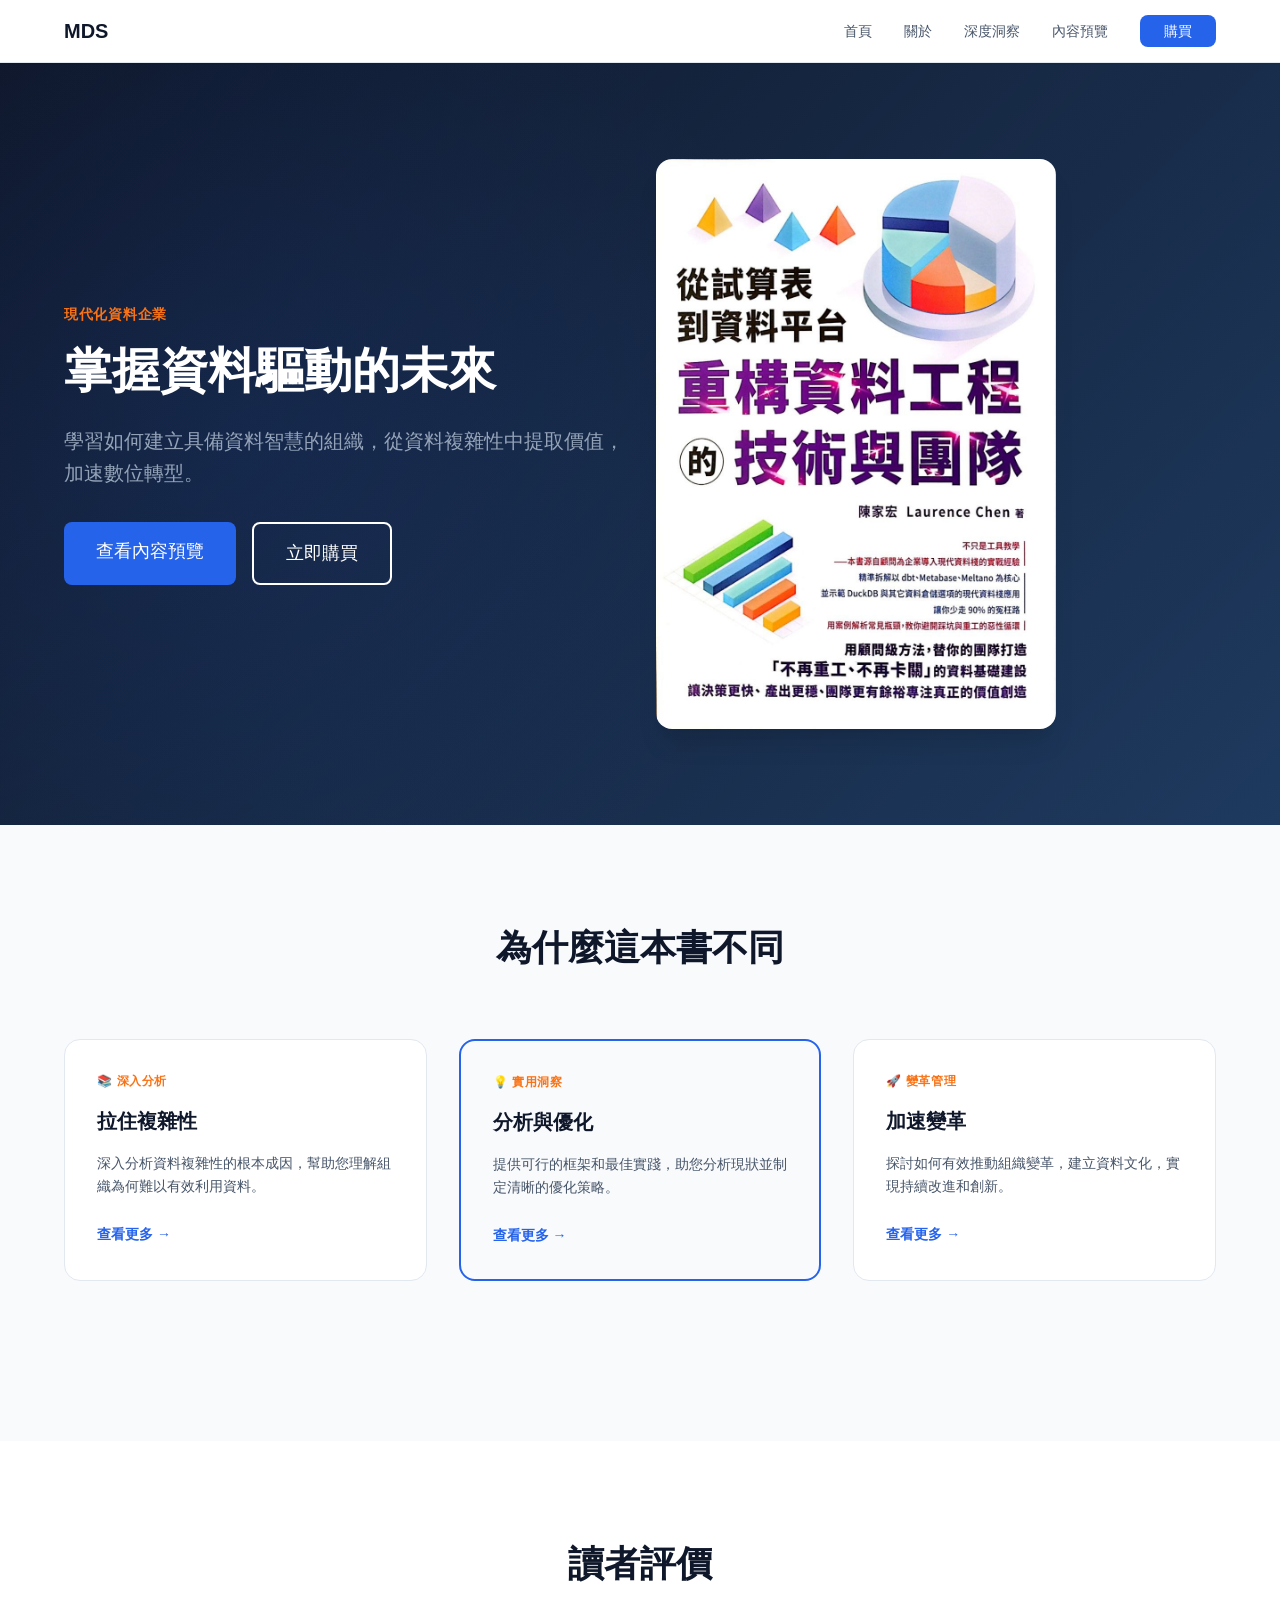
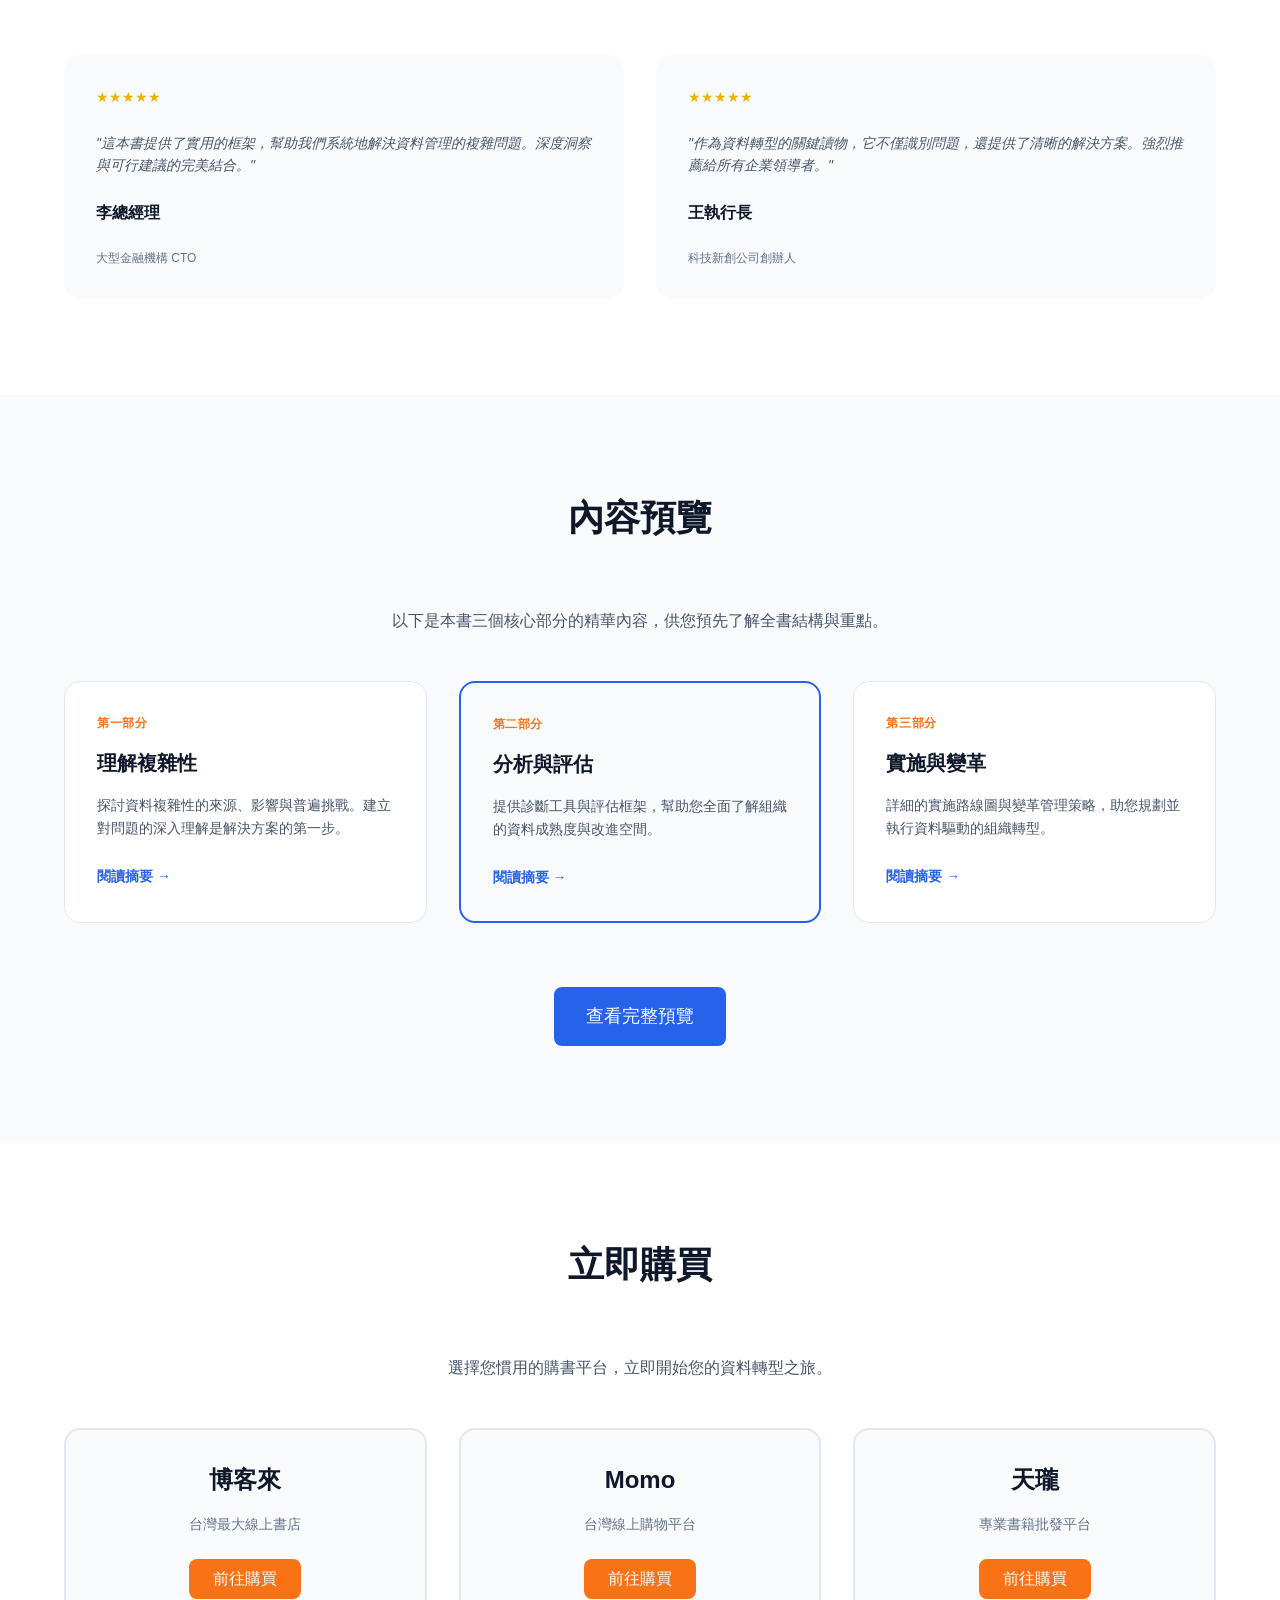
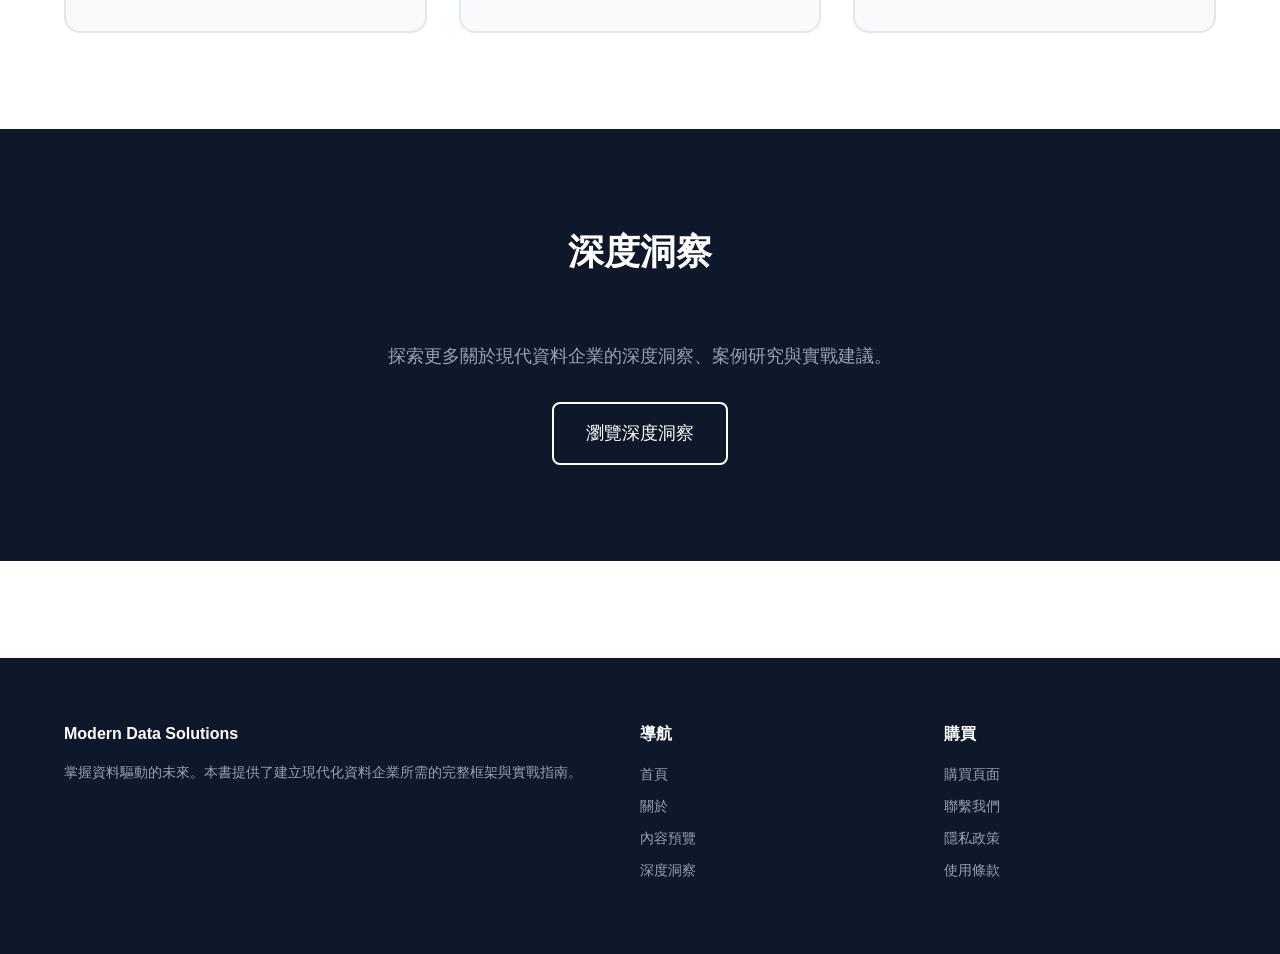
==== resources/index.html @ 8897d572 "chore: initial commit with clean git history - Remove source documents (*.docx, digest/, eng.trained" ====
<!DOCTYPE html>
<html lang="zh-Hant">
<head>
  <meta charset="UTF-8">
  <meta name="viewport" content="width=device-width, initial-scale=1.0">
  <meta name="description" content="Modern Data Solutions - Mastering the Data-Driven Enterprise">
  <title>現代化資料解決方案 | Modern Data Solutions</title>
  <link rel="stylesheet" href="css/style.css">
  <link rel="icon" href="images/favicon/favicon.ico" type="image/x-icon">
</head>
<body>
  <!-- Navigation -->
  <nav class="nav">
    <div class="nav-inner">
      <a href="index.html" class="nav-brand">MDS</a>
      <button class="nav-toggle">☰</button>
      <ul class="nav-links">
        <li><a href="index.html" class="nav-link">首頁</a></li>
        <li><a href="about.html" class="nav-link">關於</a></li>
        <li><a href="insights.html" class="nav-link">深度洞察</a></li>
        <li><a href="preview.html" class="nav-link">內容預覽</a></li>
        <li><a href="buy.html" class="nav-link nav-link--cta">購買</a></li>
      </ul>
    </div>
  </nav>

  <!-- Hero Section -->
  <section class="hero">
    <div class="container">
      <div class="hero-inner">
        <div>
          <p class="hero-eyebrow">現代化資料企業</p>
          <h1 class="hero-title">掌握資料驅動的未來</h1>
          <p class="hero-subtitle">學習如何建立具備資料智慧的組織，從資料複雜性中提取價值，加速數位轉型。</p>
          <div class="hero-actions">
            <a href="preview.html" class="btn btn--primary btn--lg">查看內容預覽</a>
            <a href="buy.html" class="btn btn--outline-white btn--lg">立即購買</a>
          </div>
        </div>
        <div>
          <img src="images/cover.jpeg" alt="Modern Data Solutions Book Cover" class="book-cover">
        </div>
      </div>
    </div>
  </section>

  <!-- Why Different Section -->
  <section class="section section--light">
    <div class="container">
      <h2 class="section-title">為什麼這本書不同</h2>
      <div class="card-grid">
        <div class="card">
          <p class="card-label">📚 深入分析</p>
          <h3 class="card-title">拉住複雜性</h3>
          <p class="card-desc">深入分析資料複雜性的根本成因，幫助您理解組織為何難以有效利用資料。</p>
          <a href="preview.html" class="card-link">查看更多 →</a>
        </div>
        <div class="card card--highlight">
          <p class="card-label">💡 實用洞察</p>
          <h3 class="card-title">分析與優化</h3>
          <p class="card-desc">提供可行的框架和最佳實踐，助您分析現狀並制定清晰的優化策略。</p>
          <a href="preview.html" class="card-link">查看更多 →</a>
        </div>
        <div class="card">
          <p class="card-label">🚀 變革管理</p>
          <h3 class="card-title">加速變革</h3>
          <p class="card-desc">探討如何有效推動組織變革，建立資料文化，實現持續改進和創新。</p>
          <a href="preview.html" class="card-link">查看更多 →</a>
        </div>
      </div>
    </div>
  </section>

  <!-- Testimonials Section -->
  <section class="section">
    <div class="container">
      <h2 class="section-title">讀者評價</h2>
      <div class="testimonial-grid">
        <div class="testimonial">
          <div class="testimonial-stars">★★★★★</div>
          <p class="testimonial-text">"這本書提供了實用的框架，幫助我們系統地解決資料管理的複雜問題。深度洞察與可行建議的完美結合。"</p>
          <p class="testimonial-author">李總經理</p>
          <p class="testimonial-role">大型金融機構 CTO</p>
        </div>
        <div class="testimonial">
          <div class="testimonial-stars">★★★★★</div>
          <p class="testimonial-text">"作為資料轉型的關鍵讀物，它不僅識別問題，還提供了清晰的解決方案。強烈推薦給所有企業領導者。"</p>
          <p class="testimonial-author">王執行長</p>
          <p class="testimonial-role">科技新創公司創辦人</p>
        </div>
      </div>
    </div>
  </section>

  <!-- Content Preview Section -->
  <section class="section section--light">
    <div class="container">
      <h2 class="section-title">內容預覽</h2>
      <p style="text-align: center; color: var(--color-text-secondary); margin-bottom: var(--sp-12);">
        以下是本書三個核心部分的精華內容，供您預先了解全書結構與重點。
      </p>
      <div class="card-grid">
        <div class="card">
          <p class="card-label">第一部分</p>
          <h3 class="card-title">理解複雜性</h3>
          <p class="card-desc">探討資料複雜性的來源、影響與普遍挑戰。建立對問題的深入理解是解決方案的第一步。</p>
          <a href="preview.html#digest1" class="card-link">閱讀摘要 →</a>
        </div>
        <div class="card card--highlight">
          <p class="card-label">第二部分</p>
          <h3 class="card-title">分析與評估</h3>
          <p class="card-desc">提供診斷工具與評估框架，幫助您全面了解組織的資料成熟度與改進空間。</p>
          <a href="preview.html#digest2" class="card-link">閱讀摘要 →</a>
        </div>
        <div class="card">
          <p class="card-label">第三部分</p>
          <h3 class="card-title">實施與變革</h3>
          <p class="card-desc">詳細的實施路線圖與變革管理策略，助您規劃並執行資料驅動的組織轉型。</p>
          <a href="preview.html#digest3" class="card-link">閱讀摘要 →</a>
        </div>
      </div>
      <div class="section-cta">
        <a href="preview.html" class="btn btn--primary btn--lg">查看完整預覽</a>
      </div>
    </div>
  </section>

  <!-- Quick Purchase Section -->
  <section class="section">
    <div class="container">
      <h2 class="section-title">立即購買</h2>
      <p style="text-align: center; color: var(--color-text-secondary); margin-bottom: var(--sp-12);">
        選擇您慣用的購書平台，立即開始您的資料轉型之旅。
      </p>
      <div class="purchase-grid">
        <div class="purchase-card">
          <p class="purchase-name">博客來</p>
          <p class="purchase-type">台灣最大線上書店</p>
          <a href="https://www.books.com.tw/" target="_blank" rel="noopener noreferrer" class="btn btn--accent">前往購買</a>
        </div>
        <div class="purchase-card">
          <p class="purchase-name">Momo</p>
          <p class="purchase-type">台灣線上購物平台</p>
          <a href="https://www.momoshop.com.tw/" target="_blank" rel="noopener noreferrer" class="btn btn--accent">前往購買</a>
        </div>
        <div class="purchase-card">
          <p class="purchase-name">天瓏</p>
          <p class="purchase-type">專業書籍批發平台</p>
          <a href="https://www.tenlong.com.tw/" target="_blank" rel="noopener noreferrer" class="btn btn--accent">前往購買</a>
        </div>
      </div>
    </div>
  </section>

  <!-- Insights Teaser Section -->
  <section class="section section--dark">
    <div class="container">
      <h2 class="section-title text-white">深度洞察</h2>
      <p style="text-align: center; color: var(--color-text-muted-light); margin-bottom: var(--sp-8); font-size: var(--text-lg);">
        探索更多關於現代資料企業的深度洞察、案例研究與實戰建議。
      </p>
      <div style="text-align: center;">
        <a href="insights.html" class="btn btn--outline-white btn--lg">瀏覽深度洞察</a>
      </div>
    </div>
  </section>

  <!-- Footer -->
  <footer class="footer">
    <div class="footer-inner">
      <div class="footer-meta">
        <h3>Modern Data Solutions</h3>
        <p>掌握資料驅動的未來。本書提供了建立現代化資料企業所需的完整框架與實戰指南。</p>
      </div>
      <div>
        <h3 style="color: white; font-size: var(--text-base); font-weight: var(--font-weight-bold); margin-bottom: var(--sp-4);">導航</h3>
        <ul class="footer-links">
          <li><a href="index.html">首頁</a></li>
          <li><a href="about.html">關於</a></li>
          <li><a href="preview.html">內容預覽</a></li>
          <li><a href="insights.html">深度洞察</a></li>
        </ul>
      </div>
      <div>
        <h3 style="color: white; font-size: var(--text-base); font-weight: var(--font-weight-bold); margin-bottom: var(--sp-4);">購買</h3>
        <ul class="footer-links">
          <li><a href="buy.html">購買頁面</a></li>
          <li><a href="#" target="_blank">聯繫我們</a></li>
          <li><a href="#" target="_blank">隱私政策</a></li>
          <li><a href="#" target="_blank">使用條款</a></li>
        </ul>
      </div>
    </div>
  </footer>

  <script>
    // Mobile menu toggle
    const navToggle = document.querySelector('.nav-toggle');
    const navLinks = document.querySelector('.nav-links');

    if (navToggle) {
      navToggle.addEventListener('click', () => {
        navLinks.classList.toggle('is-open');
      });

      // Close menu when a link is clicked
      document.querySelectorAll('.nav-links a').forEach(link => {
        link.addEventListener('click', () => {
          navLinks.classList.remove('is-open');
        });
      });
    }

    // Log page load
    console.log('Home page loaded successfully');
  </script>
</body>
</html>
---- resources/css/style.css ----
/* Import Variables */
@import url('variables.css');

/* ============================================================================
   RESET STYLES
   ============================================================================ */

* {
  margin: 0;
  padding: 0;
  box-sizing: border-box;
}

html {
  font-size: 16px;
  scroll-behavior: smooth;
}

body {
  font-family: var(--font-family);
  font-size: var(--text-base);
  line-height: var(--line-height-normal);
  color: var(--color-text);
  background-color: var(--color-background);
  -webkit-font-smoothing: antialiased;
  -moz-osx-font-smoothing: grayscale;
}

img {
  max-width: 100%;
  height: auto;
  display: block;
}

a {
  color: var(--color-primary);
  text-decoration: none;
  transition: color var(--transition-fast);
}

a:hover {
  color: var(--color-dark-secondary);
}

/* ============================================================================
   LAYOUT
   ============================================================================ */

.container {
  width: 100%;
  max-width: var(--max-w);
  margin: 0 auto;
  padding: 0 var(--container-padding);
}

/* ============================================================================
   NAVIGATION
   ============================================================================ */

.nav {
  background-color: var(--color-background);
  border-bottom: 1px solid var(--color-border);
  position: sticky;
  top: 0;
  z-index: var(--z-sticky);
  box-shadow: var(--shadow);
}

.nav-inner {
  display: flex;
  align-items: center;
  justify-content: space-between;
  padding: var(--sp-4) 0;
  max-width: var(--max-w);
  margin: 0 auto;
  padding-left: var(--container-padding);
  padding-right: var(--container-padding);
}

.nav-brand {
  font-size: var(--text-xl);
  font-weight: var(--font-weight-bold);
  color: var(--color-dark);
  transition: color var(--transition-fast);
}

.nav-brand:hover {
  color: var(--color-primary);
}

.nav-links {
  display: flex;
  list-style: none;
  gap: var(--sp-8);
  align-items: center;
}

.nav-link {
  font-size: var(--text-sm);
  color: var(--color-text-secondary);
  font-weight: var(--font-weight-medium);
  transition: color var(--transition-fast);
}

.nav-link:hover {
  color: var(--color-primary);
}

.nav-link--cta {
  background-color: var(--color-primary);
  color: white;
  padding: var(--sp-2) var(--sp-6);
  border-radius: var(--radius-lg);
  transition: background-color var(--transition-fast);
}

.nav-link--cta:hover {
  background-color: var(--color-dark-secondary);
  color: white;
}

.nav-toggle {
  display: none;
  background: none;
  border: none;
  cursor: pointer;
  color: var(--color-text);
  font-size: var(--text-xl);
}

/* ============================================================================
   BUTTONS
   ============================================================================ */

.btn {
  display: inline-block;
  padding: var(--sp-2) var(--sp-6);
  border-radius: var(--radius-lg);
  border: none;
  cursor: pointer;
  font-family: var(--font-family);
  font-size: var(--text-base);
  font-weight: var(--font-weight-medium);
  transition: all var(--transition-fast);
  text-align: center;
  white-space: nowrap;
}

.btn:hover {
  transform: translateY(-2px);
  box-shadow: var(--shadow-md);
}

.btn--primary {
  background-color: var(--color-primary);
  color: white;
}

.btn--primary:hover {
  background-color: var(--color-dark-secondary);
}

.btn--secondary {
  background-color: var(--color-surface-alt);
  color: var(--color-text);
}

.btn--secondary:hover {
  background-color: var(--color-border);
}

.btn--accent {
  background-color: var(--color-accent);
  color: white;
}

.btn--accent:hover {
  background-color: #e8620c;
}

.btn--outline-white {
  background-color: transparent;
  color: white;
  border: 2px solid white;
}

.btn--outline-white:hover {
  background-color: white;
  color: var(--color-dark);
}

.btn--lg {
  padding: var(--sp-4) var(--sp-8);
  font-size: var(--text-lg);
}

/* ============================================================================
   HERO SECTION
   ============================================================================ */

.hero {
  background: linear-gradient(135deg, var(--color-dark) 0%, var(--color-dark-secondary) 100%);
  color: white;
  padding: var(--sp-24) 0;
  position: relative;
  overflow: hidden;
}

.hero::before {
  content: '';
  position: absolute;
  top: 0;
  left: 0;
  right: 0;
  bottom: 0;
  background: radial-gradient(circle at 20% 50%, rgba(37, 99, 235, 0.1) 0%, transparent 50%);
  pointer-events: none;
}

.hero-inner {
  display: grid;
  grid-template-columns: 1fr 1fr;
  gap: var(--sp-8);
  align-items: center;
  position: relative;
  z-index: 1;
}

.hero-eyebrow {
  font-size: var(--text-sm);
  color: var(--color-accent);
  font-weight: var(--font-weight-semibold);
  text-transform: uppercase;
  letter-spacing: 0.05em;
  margin-bottom: var(--sp-4);
}

.hero-title {
  font-size: var(--text-5xl);
  font-weight: var(--font-weight-extrabold);
  line-height: var(--line-height-tight);
  margin-bottom: var(--sp-6);
}

.hero-subtitle {
  font-size: var(--text-xl);
  color: var(--color-text-muted-light);
  line-height: var(--line-height-relaxed);
  margin-bottom: var(--sp-8);
}

.hero-actions {
  display: flex;
  gap: var(--sp-4);
  flex-wrap: wrap;
}

.book-cover {
  width: 100%;
  max-width: 400px;
  border-radius: var(--radius-2xl);
  box-shadow: var(--shadow-xl);
  object-fit: cover;
}

/* ============================================================================
   SECTIONS
   ============================================================================ */

.section {
  padding: var(--sp-24) 0;
}

.section--light {
  background-color: var(--color-surface);
}

.section--dark {
  background-color: var(--color-dark);
  color: white;
}

.section-title {
  font-size: var(--text-4xl);
  font-weight: var(--font-weight-extrabold);
  margin-bottom: var(--sp-16);
  text-align: center;
}

.section--dark .section-title {
  color: white;
}

.section-cta {
  display: flex;
  justify-content: center;
  gap: var(--sp-4);
  margin-top: var(--sp-16);
}

/* ============================================================================
   PAGE HEADER
   ============================================================================ */

.page-header {
  background: linear-gradient(135deg, var(--color-dark) 0%, var(--color-dark-secondary) 100%);
  color: white;
  padding: var(--sp-16) 0;
  margin-bottom: var(--sp-16);
}

.page-header h1 {
  font-size: var(--text-4xl);
  font-weight: var(--font-weight-extrabold);
  margin-bottom: var(--sp-4);
}

.page-header p {
  font-size: var(--text-lg);
  color: var(--color-text-muted-light);
}

/* ============================================================================
   CARDS
   ============================================================================ */

.card-grid {
  display: grid;
  grid-template-columns: repeat(auto-fit, minmax(300px, 1fr));
  gap: var(--sp-8);
  margin-bottom: var(--sp-16);
}

.card {
  background-color: var(--color-background);
  border: 1px solid var(--color-border);
  border-radius: var(--radius-2xl);
  padding: var(--sp-8);
  transition: all var(--transition-base);
}

.card:hover {
  box-shadow: var(--shadow-lg);
  transform: translateY(-4px);
}

.card--highlight {
  border: 2px solid var(--color-primary);
  background-color: var(--color-surface);
}

.card--highlight:hover {
  box-shadow: 0 0 0 4px rgba(37, 99, 235, 0.1);
}

.card-label {
  font-size: var(--text-xs);
  color: var(--color-accent);
  font-weight: var(--font-weight-bold);
  text-transform: uppercase;
  letter-spacing: 0.05em;
  margin-bottom: var(--sp-4);
}

.card-title {
  font-size: var(--text-xl);
  font-weight: var(--font-weight-bold);
  margin-bottom: var(--sp-4);
  color: var(--color-text);
}

.card-desc {
  font-size: var(--text-sm);
  color: var(--color-text-secondary);
  line-height: var(--line-height-relaxed);
  margin-bottom: var(--sp-6);
}

.card-link {
  font-size: var(--text-sm);
  font-weight: var(--font-weight-semibold);
  color: var(--color-primary);
  display: inline-flex;
  align-items: center;
  gap: var(--sp-2);
  transition: gap var(--transition-fast);
}

.card-link:hover {
  gap: var(--sp-4);
}

/* ============================================================================
   TESTIMONIALS
   ============================================================================ */

.testimonial-grid {
  display: grid;
  grid-template-columns: repeat(auto-fit, minmax(320px, 1fr));
  gap: var(--sp-8);
  margin-top: var(--sp-12);
}

.testimonial {
  background-color: var(--color-surface);
  border-radius: var(--radius-2xl);
  padding: var(--sp-8);
  display: flex;
  flex-direction: column;
  gap: var(--sp-6);
}

.testimonial-stars {
  color: var(--color-warning);
  font-size: var(--text-sm);
}

.testimonial-text {
  font-size: var(--text-sm);
  color: var(--color-text-secondary);
  line-height: var(--line-height-relaxed);
  font-style: italic;
}

.testimonial-author {
  font-weight: var(--font-weight-semibold);
  color: var(--color-text);
}

.testimonial-role {
  font-size: var(--text-xs);
  color: var(--color-text-muted);
}

/* ============================================================================
   PURCHASE CARDS
   ============================================================================ */

.purchase-grid {
  display: grid;
  grid-template-columns: repeat(auto-fit, minmax(300px, 1fr));
  gap: var(--sp-8);
  margin-top: var(--sp-12);
}

.purchase-card {
  background-color: var(--color-surface);
  border: 2px solid var(--color-border);
  border-radius: var(--radius-2xl);
  padding: var(--sp-8);
  text-align: center;
  transition: all var(--transition-base);
}

.purchase-card:hover {
  border-color: var(--color-primary);
  box-shadow: var(--shadow-lg);
}

.purchase-name {
  font-size: var(--text-2xl);
  font-weight: var(--font-weight-bold);
  margin-bottom: var(--sp-4);
  color: var(--color-text);
}

.purchase-type {
  font-size: var(--text-sm);
  color: var(--color-text-muted);
  margin-bottom: var(--sp-6);
}

/* ============================================================================
   INSIGHTS / REPORTS
   ============================================================================ */

.report-block {
  background-color: var(--color-surface);
  border-radius: var(--radius-2xl);
  padding: var(--sp-8);
  margin-bottom: var(--sp-8);
}

.stat-row {
  display: grid;
  grid-template-columns: repeat(auto-fit, minmax(200px, 1fr));
  gap: var(--sp-8);
  margin-bottom: var(--sp-8);
}

.stat {
  text-align: center;
}

.stat-number {
  font-size: var(--text-4xl);
  font-weight: var(--font-weight-extrabold);
  color: var(--color-primary);
  margin-bottom: var(--sp-2);
}

.stat-label {
  font-size: var(--text-sm);
  color: var(--color-text-secondary);
  font-weight: var(--font-weight-medium);
}

/* ============================================================================
   PROSE / TEXT CONTENT
   ============================================================================ */

.prose {
  font-size: var(--text-base);
  line-height: var(--line-height-relaxed);
  color: var(--color-text);
}

.prose h1 {
  font-size: var(--text-4xl);
  font-weight: var(--font-weight-extrabold);
  margin-top: var(--sp-8);
  margin-bottom: var(--sp-4);
}

.prose h2 {
  font-size: var(--text-3xl);
  font-weight: var(--font-weight-bold);
  margin-top: var(--sp-8);
  margin-bottom: var(--sp-4);
}

.prose h3 {
  font-size: var(--text-2xl);
  font-weight: var(--font-weight-bold);
  margin-top: var(--sp-6);
  margin-bottom: var(--sp-3);
}

.prose p {
  margin-bottom: var(--sp-4);
}

.prose ul,
.prose ol {
  margin-left: var(--sp-6);
  margin-bottom: var(--sp-4);
}

.prose li {
  margin-bottom: var(--sp-2);
}

.prose a {
  color: var(--color-primary);
  text-decoration: underline;
  transition: color var(--transition-fast);
}

.prose a:hover {
  color: var(--color-dark-secondary);
}

.prose strong {
  font-weight: var(--font-weight-bold);
}

.prose em {
  font-style: italic;
}

.prose blockquote {
  border-left: 4px solid var(--color-primary);
  padding-left: var(--sp-6);
  margin: var(--sp-8) 0;
  color: var(--color-text-secondary);
  font-style: italic;
}

.prose code {
  background-color: var(--color-surface-alt);
  padding: var(--sp-2) var(--sp-4);
  border-radius: var(--radius-md);
  font-family: var(--font-family-mono);
  font-size: var(--text-sm);
  color: var(--color-accent);
}

.prose pre {
  background-color: var(--color-dark);
  color: #e2e8f0;
  padding: var(--sp-6);
  border-radius: var(--radius-lg);
  overflow-x: auto;
  margin-bottom: var(--sp-8);
}

.prose pre code {
  background-color: transparent;
  padding: 0;
  color: inherit;
}

.digest {
  background-color: var(--color-surface);
  border-radius: var(--radius-2xl);
  padding: var(--sp-8);
  margin-bottom: var(--sp-8);
}

.digest h2 {
  font-size: var(--text-2xl);
  font-weight: var(--font-weight-bold);
  margin-bottom: var(--sp-4);
}

.digest p {
  margin-bottom: var(--sp-4);
}

/* ============================================================================
   TEXT UTILITIES
   ============================================================================ */

.text-center {
  text-align: center;
}

.text-white {
  color: white;
}

.text-muted-light {
  color: var(--color-text-muted-light);
}

.mt-4 {
  margin-top: var(--sp-4);
}

.mt-8 {
  margin-top: var(--sp-8);
}

.mt-12 {
  margin-top: var(--sp-12);
}

.link {
  color: var(--color-primary);
  font-weight: var(--font-weight-semibold);
  transition: color var(--transition-fast);
  text-decoration: none;
}

.link:hover {
  color: var(--color-dark-secondary);
  text-decoration: underline;
}

/* ============================================================================
   FOOTER
   ============================================================================ */

.footer {
  background-color: var(--color-dark);
  color: white;
  padding: var(--sp-16) 0;
  border-top: 1px solid var(--color-border-light);
  margin-top: var(--sp-24);
}

.footer-inner {
  max-width: var(--max-w);
  margin: 0 auto;
  padding: 0 var(--container-padding);
  display: grid;
  grid-template-columns: 2fr 1fr 1fr;
  gap: var(--sp-8);
}

.footer-meta {
  font-size: var(--text-sm);
  color: var(--color-text-muted-light);
}

.footer-meta h3 {
  font-size: var(--text-base);
  font-weight: var(--font-weight-bold);
  color: white;
  margin-bottom: var(--sp-4);
}

.footer-links {
  list-style: none;
}

.footer-links li {
  margin-bottom: var(--sp-2);
}

.footer-links a {
  font-size: var(--text-sm);
  color: var(--color-text-muted-light);
  transition: color var(--transition-fast);
}

.footer-links a:hover {
  color: white;
}

/* ============================================================================
   RESPONSIVE MEDIA QUERIES
   ============================================================================ */

/* Tablet (1024px and below) */
@media (max-width: 1024px) {
  :root {
    --text-5xl: 2.5rem;
    --text-4xl: 2rem;
    --container-padding: var(--sp-4);
  }

  .hero-inner {
    grid-template-columns: 1fr;
  }

  .nav-links {
    gap: var(--sp-4);
  }

  .nav-link--cta {
    padding: var(--sp-2) var(--sp-4);
    font-size: var(--text-xs);
  }

  .footer-inner {
    grid-template-columns: 1fr;
  }

  .card-grid {
    grid-template-columns: repeat(auto-fit, minmax(250px, 1fr));
  }

  .testimonial-grid {
    grid-template-columns: repeat(auto-fit, minmax(280px, 1fr));
  }

  .purchase-grid {
    grid-template-columns: repeat(auto-fit, minmax(250px, 1fr));
  }

  .stat-row {
    grid-template-columns: repeat(2, 1fr);
  }
}

/* Mobile (768px and below) */
@media (max-width: 768px) {
  :root {
    --text-5xl: 2rem;
    --text-4xl: 1.5rem;
    --text-3xl: 1.25rem;
    --text-2xl: 1.125rem;
    --sp-24: 3rem;
    --sp-16: 2rem;
    --sp-12: 1.5rem;
  }

  html {
    font-size: 14px;
  }

  .hero {
    padding: var(--sp-16) 0;
  }

  .hero-title {
    font-size: var(--text-4xl);
  }

  .hero-subtitle {
    font-size: var(--text-base);
  }

  .hero-actions {
    flex-direction: column;
  }

  .nav-inner {
    padding: var(--sp-2) 0;
  }

  .nav-links {
    display: none;
    position: absolute;
    top: 100%;
    left: 0;
    right: 0;
    background-color: var(--color-background);
    flex-direction: column;
    gap: var(--sp-2);
    padding: var(--sp-4);
    border-bottom: 1px solid var(--color-border);
  }

  .nav-links.is-open {
    display: flex;
  }

  .nav-toggle {
    display: block;
  }

  .section {
    padding: var(--sp-12) 0;
  }

  .section-title {
    font-size: var(--text-3xl);
    margin-bottom: var(--sp-12);
  }

  .card-grid {
    grid-template-columns: 1fr;
    gap: var(--sp-6);
  }

  .testimonial-grid {
    grid-template-columns: 1fr;
  }

  .purchase-grid {
    grid-template-columns: 1fr;
  }

  .stat-row {
    grid-template-columns: 1fr;
    gap: var(--sp-6);
  }

  .footer-inner {
    gap: var(--sp-6);
  }

  .page-header {
    padding: var(--sp-12) 0;
    margin-bottom: var(--sp-12);
  }

  .page-header h1 {
    font-size: var(--text-3xl);
  }

  .page-header p {
    font-size: var(--text-base);
  }

  .btn {
    width: 100%;
  }

  .section-cta {
    flex-direction: column;
  }

  .section-cta .btn {
    width: 100%;
  }

  .hero-actions .btn {
    width: 100%;
  }

  .book-cover {
    max-width: 100%;
  }
}
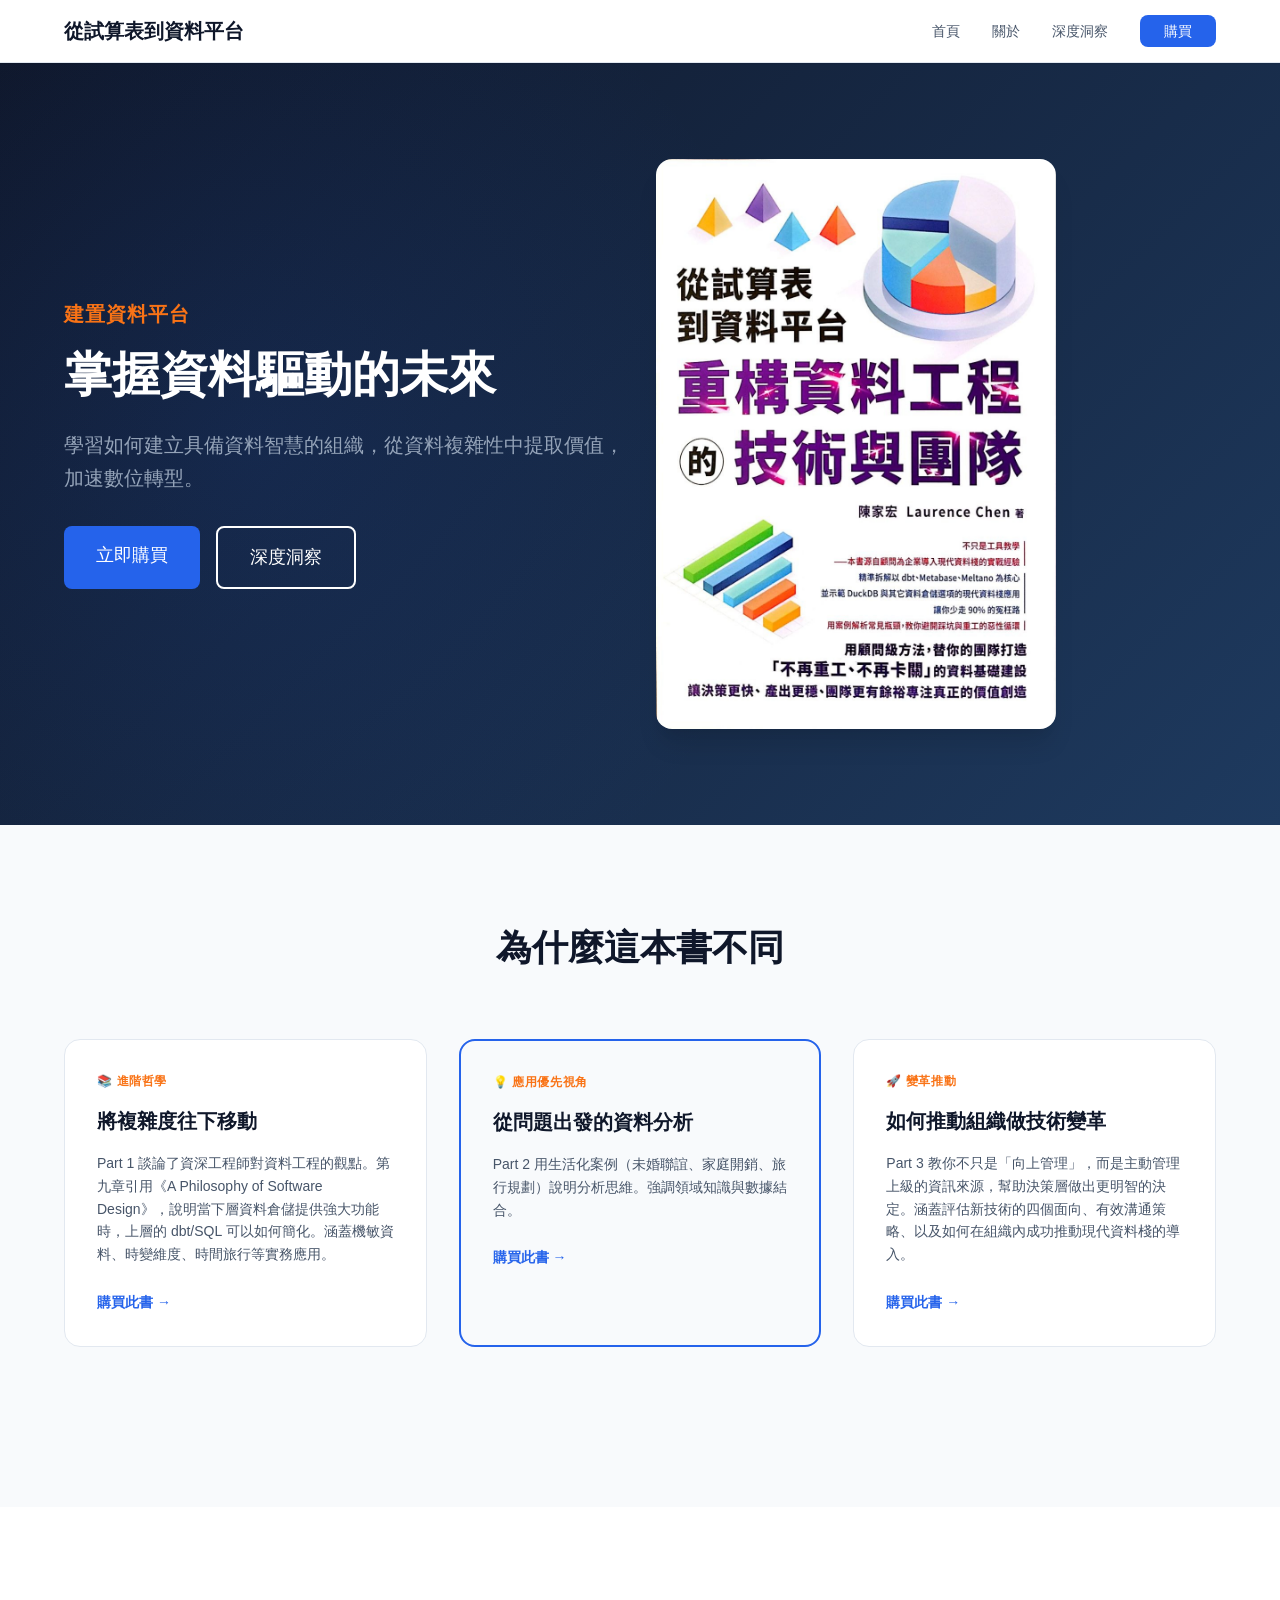
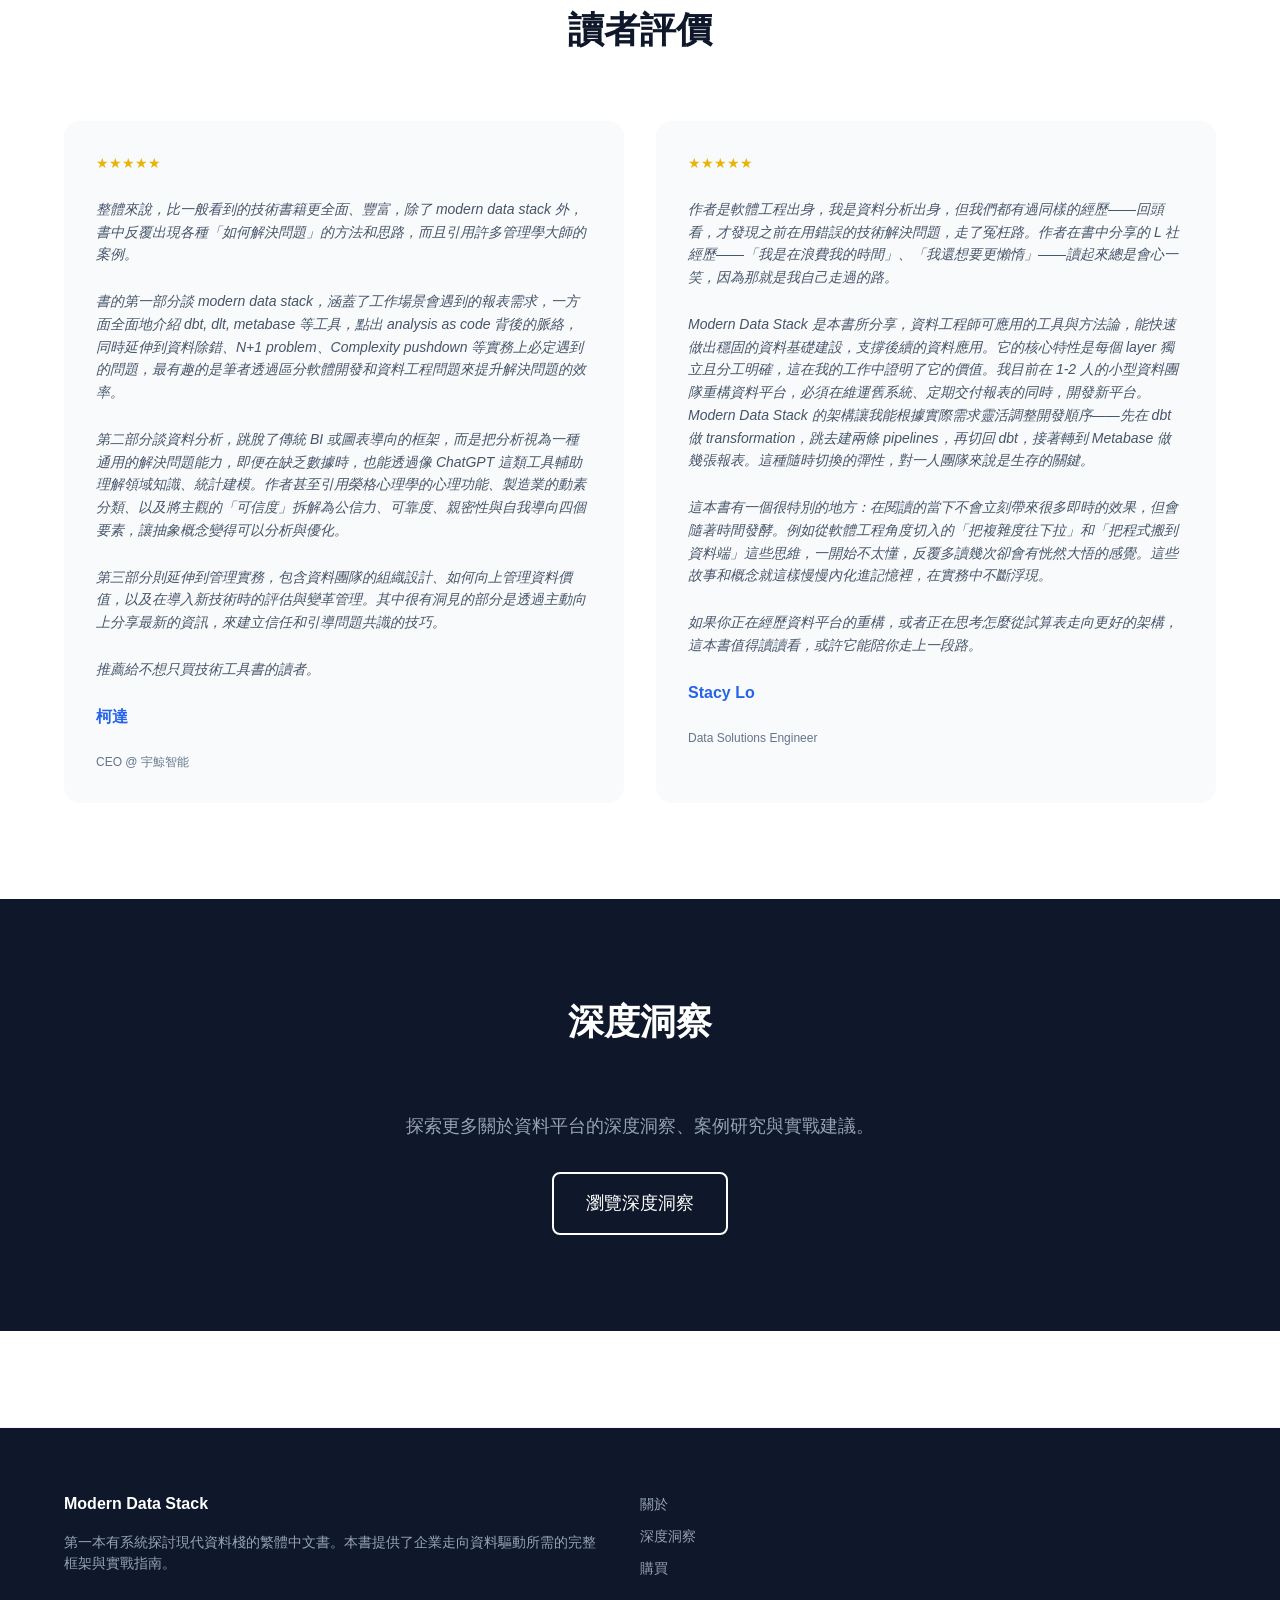
==== commit 04e199cb: "refactor: reorganize website content and improve layout - Remove preview page and all references - U" ====
--- a/resources/index.html
+++ b/resources/index.html
@@ -3,8 +3,8 @@
 <head>
   <meta charset="UTF-8">
   <meta name="viewport" content="width=device-width, initial-scale=1.0">
-  <meta name="description" content="Modern Data Solutions - Mastering the Data-Driven Enterprise">
-  <title>現代化資料解決方案 | Modern Data Solutions</title>
+  <meta name="description" content="Modern Data Stack - Mastering the Data-Driven Enterprise">
+  <title>現代化資料解決方案 | Modern Data Stack</title>
   <link rel="stylesheet" href="css/style.css">
   <link rel="icon" href="images/favicon/favicon.ico" type="image/x-icon">
 </head>
@@ -12,13 +12,12 @@
   <!-- Navigation -->
   <nav class="nav">
     <div class="nav-inner">
-      <a href="index.html" class="nav-brand">MDS</a>
+      <a href="index.html" class="nav-brand">從試算表到資料平台</a>
       <button class="nav-toggle">☰</button>
       <ul class="nav-links">
         <li><a href="index.html" class="nav-link">首頁</a></li>
         <li><a href="about.html" class="nav-link">關於</a></li>
         <li><a href="insights.html" class="nav-link">深度洞察</a></li>
-        <li><a href="preview.html" class="nav-link">內容預覽</a></li>
         <li><a href="buy.html" class="nav-link nav-link--cta">購買</a></li>
       </ul>
     </div>
@@ -29,16 +28,16 @@
     <div class="container">
       <div class="hero-inner">
         <div>
-          <p class="hero-eyebrow">現代化資料企業</p>
+          <p class="hero-eyebrow">建置資料平台</p>
           <h1 class="hero-title">掌握資料驅動的未來</h1>
           <p class="hero-subtitle">學習如何建立具備資料智慧的組織，從資料複雜性中提取價值，加速數位轉型。</p>
           <div class="hero-actions">
-            <a href="preview.html" class="btn btn--primary btn--lg">查看內容預覽</a>
-            <a href="buy.html" class="btn btn--outline-white btn--lg">立即購買</a>
+            <a href="buy.html" class="btn btn--primary btn--lg">立即購買</a>
+            <a href="insights.html" class="btn btn--outline-white btn--lg">深度洞察</a>
           </div>
         </div>
         <div>
-          <img src="images/cover.jpeg" alt="Modern Data Solutions Book Cover" class="book-cover">
+          <img src="images/cover.jpeg" alt="Modern Data Stack Book Cover" class="book-cover">
         </div>
       </div>
     </div>
@@ -50,22 +49,22 @@
       <h2 class="section-title">為什麼這本書不同</h2>
       <div class="card-grid">
         <div class="card">
-          <p class="card-label">📚 深入分析</p>
-          <h3 class="card-title">拉住複雜性</h3>
-          <p class="card-desc">深入分析資料複雜性的根本成因，幫助您理解組織為何難以有效利用資料。</p>
-          <a href="preview.html" class="card-link">查看更多 →</a>
+          <p class="card-label">📚 進階哲學</p>
+          <h3 class="card-title">將複雜度往下移動</h3>
+          <p class="card-desc">Part 1 談論了資深工程師對資料工程的觀點。第九章引用《A Philosophy of Software Design》，說明當下層資料倉儲提供強大功能時，上層的 dbt/SQL 可以如何簡化。涵蓋機敏資料、時變維度、時間旅行等實務應用。</p>
+          <a href="buy.html" class="card-link">購買此書 →</a>
         </div>
         <div class="card card--highlight">
-          <p class="card-label">💡 實用洞察</p>
-          <h3 class="card-title">分析與優化</h3>
-          <p class="card-desc">提供可行的框架和最佳實踐，助您分析現狀並制定清晰的優化策略。</p>
-          <a href="preview.html" class="card-link">查看更多 →</a>
+          <p class="card-label">💡 應用優先視角</p>
+          <h3 class="card-title">從問題出發的資料分析</h3>
+          <p class="card-desc">Part 2 用生活化案例（未婚聯誼、家庭開銷、旅行規劃）說明分析思維。強調領域知識與數據結合。</p>
+          <a href="buy.html" class="card-link">購買此書 →</a>
         </div>
         <div class="card">
-          <p class="card-label">🚀 變革管理</p>
-          <h3 class="card-title">加速變革</h3>
-          <p class="card-desc">探討如何有效推動組織變革，建立資料文化，實現持續改進和創新。</p>
-          <a href="preview.html" class="card-link">查看更多 →</a>
+          <p class="card-label">🚀 變革推動</p>
+          <h3 class="card-title">如何推動組織做技術變革</h3>
+          <p class="card-desc">Part 3 教你不只是「向上管理」，而是主動管理上級的資訊來源，幫助決策層做出更明智的決定。涵蓋評估新技術的四個面向、有效溝通策略、以及如何在組織內成功推動現代資料棧的導入。</p>
+          <a href="buy.html" class="card-link">購買此書 →</a>
         </div>
       </div>
     </div>
@@ -78,75 +77,22 @@
       <div class="testimonial-grid">
         <div class="testimonial">
           <div class="testimonial-stars">★★★★★</div>
-          <p class="testimonial-text">"這本書提供了實用的框架，幫助我們系統地解決資料管理的複雜問題。深度洞察與可行建議的完美結合。"</p>
-          <p class="testimonial-author">李總經理</p>
-          <p class="testimonial-role">大型金融機構 CTO</p>
+          <p class="testimonial-text">整體來說，比一般看到的技術書籍更全面、豐富，除了 modern data stack 外，書中反覆出現各種「如何解決問題」的方法和思路，而且引用許多管理學大師的案例。</p>
+          <p class="testimonial-text">書的第一部分談 modern data stack，涵蓋了工作場景會遇到的報表需求，一方面全面地介紹 dbt, dlt, metabase 等工具，點出 analysis as code 背後的脈絡，同時延伸到資料除錯、N+1 problem、Complexity pushdown 等實務上必定遇到的問題，最有趣的是筆者透過區分軟體開發和資料工程問題來提升解決問題的效率。</p>
+          <p class="testimonial-text">第二部分談資料分析，跳脫了傳統 BI 或圖表導向的框架，而是把分析視為一種通用的解決問題能力，即便在缺乏數據時，也能透過像 ChatGPT 這類工具輔助理解領域知識、統計建模。作者甚至引用榮格心理學的心理功能、製造業的動素分類、以及將主觀的「可信度」拆解為公信力、可靠度、親密性與自我導向四個要素，讓抽象概念變得可以分析與優化。</p>
+          <p class="testimonial-text">第三部分則延伸到管理實務，包含資料團隊的組織設計、如何向上管理資料價值，以及在導入新技術時的評估與變革管理。其中很有洞見的部分是透過主動向上分享最新的資訊，來建立信任和引導問題共識的技巧。</p>
+          <p class="testimonial-text">推薦給不想只買技術工具書的讀者。</p>
+          <p class="testimonial-author"><a href="https://yujing.io/" target="_blank" rel="noopener">柯達</a></p>
+          <p class="testimonial-role">CEO @ 宇鯨智能</p>
         </div>
         <div class="testimonial">
           <div class="testimonial-stars">★★★★★</div>
-          <p class="testimonial-text">"作為資料轉型的關鍵讀物，它不僅識別問題，還提供了清晰的解決方案。強烈推薦給所有企業領導者。"</p>
-          <p class="testimonial-author">王執行長</p>
-          <p class="testimonial-role">科技新創公司創辦人</p>
-        </div>
-      </div>
-    </div>
-  </section>
-
-  <!-- Content Preview Section -->
-  <section class="section section--light">
-    <div class="container">
-      <h2 class="section-title">內容預覽</h2>
-      <p style="text-align: center; color: var(--color-text-secondary); margin-bottom: var(--sp-12);">
-        以下是本書三個核心部分的精華內容，供您預先了解全書結構與重點。
-      </p>
-      <div class="card-grid">
-        <div class="card">
-          <p class="card-label">第一部分</p>
-          <h3 class="card-title">理解複雜性</h3>
-          <p class="card-desc">探討資料複雜性的來源、影響與普遍挑戰。建立對問題的深入理解是解決方案的第一步。</p>
-          <a href="preview.html#digest1" class="card-link">閱讀摘要 →</a>
-        </div>
-        <div class="card card--highlight">
-          <p class="card-label">第二部分</p>
-          <h3 class="card-title">分析與評估</h3>
-          <p class="card-desc">提供診斷工具與評估框架，幫助您全面了解組織的資料成熟度與改進空間。</p>
-          <a href="preview.html#digest2" class="card-link">閱讀摘要 →</a>
-        </div>
-        <div class="card">
-          <p class="card-label">第三部分</p>
-          <h3 class="card-title">實施與變革</h3>
-          <p class="card-desc">詳細的實施路線圖與變革管理策略，助您規劃並執行資料驅動的組織轉型。</p>
-          <a href="preview.html#digest3" class="card-link">閱讀摘要 →</a>
-        </div>
-      </div>
-      <div class="section-cta">
-        <a href="preview.html" class="btn btn--primary btn--lg">查看完整預覽</a>
-      </div>
-    </div>
-  </section>
-
-  <!-- Quick Purchase Section -->
-  <section class="section">
-    <div class="container">
-      <h2 class="section-title">立即購買</h2>
-      <p style="text-align: center; color: var(--color-text-secondary); margin-bottom: var(--sp-12);">
-        選擇您慣用的購書平台，立即開始您的資料轉型之旅。
-      </p>
-      <div class="purchase-grid">
-        <div class="purchase-card">
-          <p class="purchase-name">博客來</p>
-          <p class="purchase-type">台灣最大線上書店</p>
-          <a href="https://www.books.com.tw/" target="_blank" rel="noopener noreferrer" class="btn btn--accent">前往購買</a>
-        </div>
-        <div class="purchase-card">
-          <p class="purchase-name">Momo</p>
-          <p class="purchase-type">台灣線上購物平台</p>
-          <a href="https://www.momoshop.com.tw/" target="_blank" rel="noopener noreferrer" class="btn btn--accent">前往購買</a>
-        </div>
-        <div class="purchase-card">
-          <p class="purchase-name">天瓏</p>
-          <p class="purchase-type">專業書籍批發平台</p>
-          <a href="https://www.tenlong.com.tw/" target="_blank" rel="noopener noreferrer" class="btn btn--accent">前往購買</a>
+          <p class="testimonial-text">作者是軟體工程出身，我是資料分析出身，但我們都有過同樣的經歷——回頭看，才發現之前在用錯誤的技術解決問題，走了冤枉路。作者在書中分享的 L 社經歷——「我是在浪費我的時間」、「我還想要更懶惰」——讀起來總是會心一笑，因為那就是我自己走過的路。</p>
+          <p class="testimonial-text">Modern Data Stack 是本書所分享，資料工程師可應用的工具與方法論，能快速做出穩固的資料基礎建設，支撐後續的資料應用。它的核心特性是每個 layer 獨立且分工明確，這在我的工作中證明了它的價值。我目前在 1-2 人的小型資料團隊重構資料平台，必須在維運舊系統、定期交付報表的同時，開發新平台。Modern Data Stack 的架構讓我能根據實際需求靈活調整開發順序——先在 dbt 做 transformation，跳去建兩條 pipelines，再切回 dbt，接著轉到 Metabase 做幾張報表。這種隨時切換的彈性，對一人團隊來說是生存的關鍵。</p>
+          <p class="testimonial-text">這本書有一個很特別的地方：在閱讀的當下不會立刻帶來很多即時的效果，但會隨著時間發酵。例如從軟體工程角度切入的「把複雜度往下拉」和「把程式搬到資料端」這些思維，一開始不太懂，反覆多讀幾次卻會有恍然大悟的感覺。這些故事和概念就這樣慢慢內化進記憶裡，在實務中不斷浮現。</p>
+          <p class="testimonial-text">如果你正在經歷資料平台的重構，或者正在思考怎麼從試算表走向更好的架構，這本書值得讀讀看，或許它能陪你走上一段路。</p>
+          <p class="testimonial-author"><a href="https://www.linkedin.com/in/olycats/" target="_blank" rel="noopener">Stacy Lo</a></p>
+          <p class="testimonial-role">Data Solutions Engineer</p>
         </div>
       </div>
     </div>
@@ -157,7 +103,7 @@
     <div class="container">
       <h2 class="section-title text-white">深度洞察</h2>
       <p style="text-align: center; color: var(--color-text-muted-light); margin-bottom: var(--sp-8); font-size: var(--text-lg);">
-        探索更多關於現代資料企業的深度洞察、案例研究與實戰建議。
+        探索更多關於資料平台的深度洞察、案例研究與實戰建議。
       </p>
       <div style="text-align: center;">
         <a href="insights.html" class="btn btn--outline-white btn--lg">瀏覽深度洞察</a>
@@ -169,27 +115,14 @@
   <footer class="footer">
     <div class="footer-inner">
       <div class="footer-meta">
-        <h3>Modern Data Solutions</h3>
-        <p>掌握資料驅動的未來。本書提供了建立現代化資料企業所需的完整框架與實戰指南。</p>
+        <h3>Modern Data Stack</h3>
+        <p>第一本有系統探討現代資料棧的繁體中文書。本書提供了企業走向資料驅動所需的完整框架與實戰指南。</p>
       </div>
-      <div>
-        <h3 style="color: white; font-size: var(--text-base); font-weight: var(--font-weight-bold); margin-bottom: var(--sp-4);">導航</h3>
-        <ul class="footer-links">
-          <li><a href="index.html">首頁</a></li>
-          <li><a href="about.html">關於</a></li>
-          <li><a href="preview.html">內容預覽</a></li>
-          <li><a href="insights.html">深度洞察</a></li>
-        </ul>
-      </div>
-      <div>
-        <h3 style="color: white; font-size: var(--text-base); font-weight: var(--font-weight-bold); margin-bottom: var(--sp-4);">購買</h3>
-        <ul class="footer-links">
-          <li><a href="buy.html">購買頁面</a></li>
-          <li><a href="#" target="_blank">聯繫我們</a></li>
-          <li><a href="#" target="_blank">隱私政策</a></li>
-          <li><a href="#" target="_blank">使用條款</a></li>
-        </ul>
-      </div>
+      <ul class="footer-links">
+        <li><a href="about.html">關於</a></li>
+        <li><a href="insights.html">深度洞察</a></li>
+        <li><a href="buy.html">購買</a></li>
+      </ul>
     </div>
   </footer>
 
--- a/resources/css/style.css
+++ b/resources/css/style.css
@@ -227,7 +227,7 @@
 }
 
 .hero-eyebrow {
-  font-size: var(--text-sm);
+  font-size: var(--text-xl);
   color: var(--color-accent);
   font-weight: var(--font-weight-semibold);
   text-transform: uppercase;
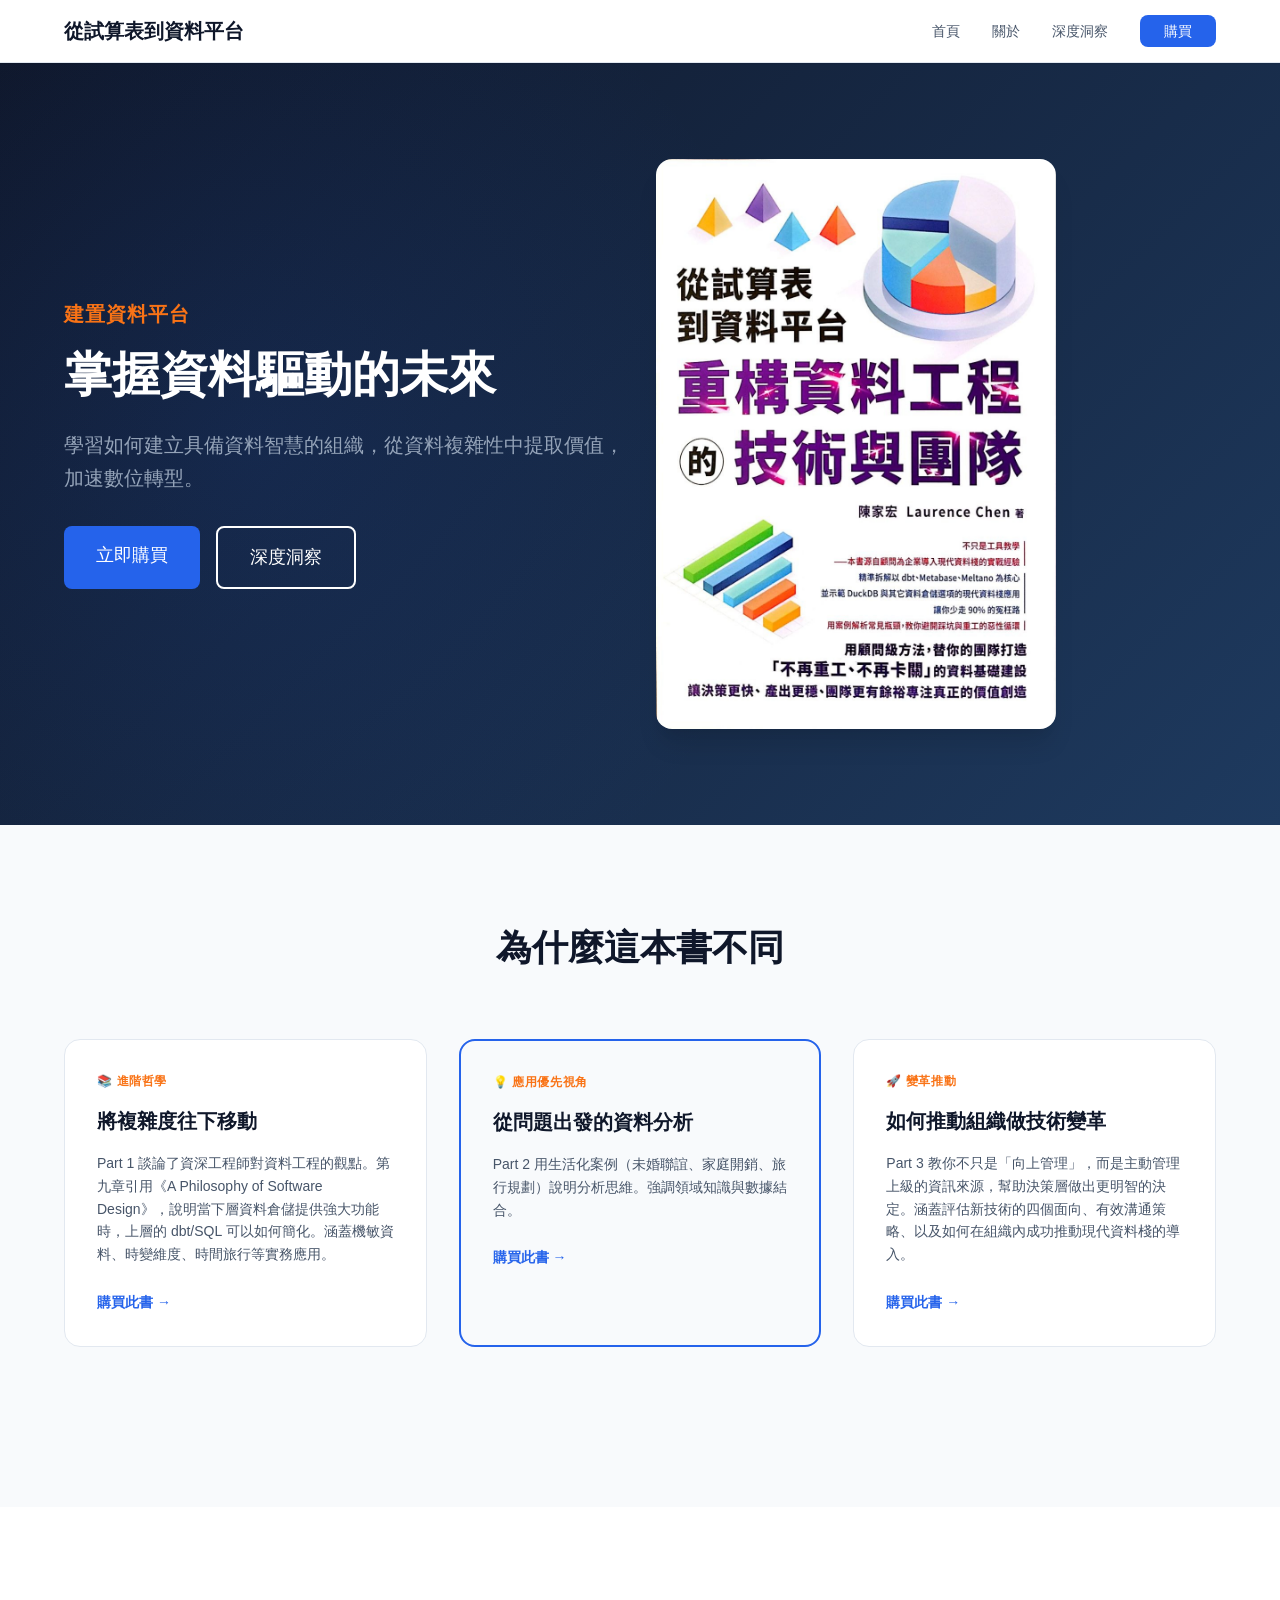
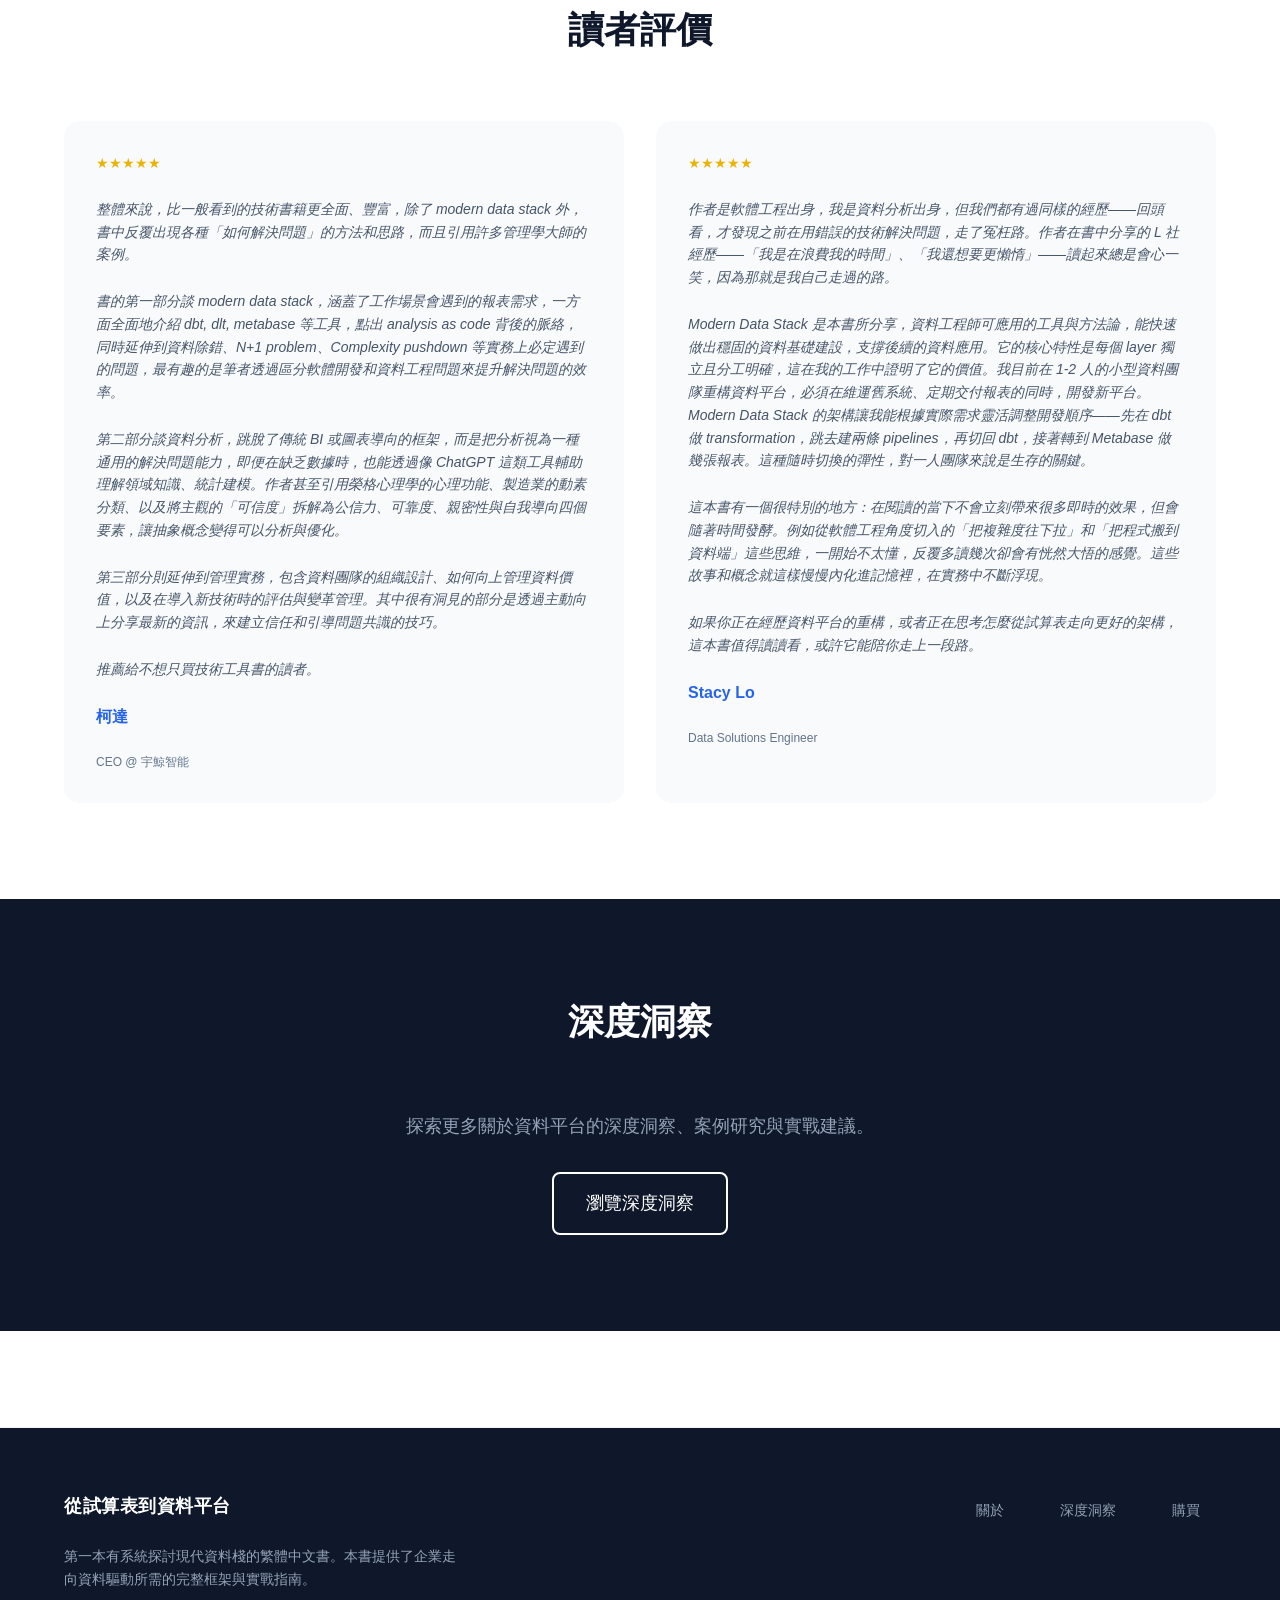
==== commit bbe0fdd0: "style: improve footer layout and update page headers - Update footer branding to "從試算表到資料平台" across " ====
--- a/resources/index.html
+++ b/resources/index.html
@@ -115,7 +115,7 @@
   <footer class="footer">
     <div class="footer-inner">
       <div class="footer-meta">
-        <h3>Modern Data Stack</h3>
+        <h3>從試算表到資料平台</h3>
         <p>第一本有系統探討現代資料棧的繁體中文書。本書提供了企業走向資料驅動所需的完整框架與實戰指南。</p>
       </div>
       <ul class="footer-links">
--- a/resources/css/style.css
+++ b/resources/css/style.css
@@ -673,39 +673,54 @@
   max-width: var(--max-w);
   margin: 0 auto;
   padding: 0 var(--container-padding);
-  display: grid;
-  grid-template-columns: 2fr 1fr 1fr;
-  gap: var(--sp-8);
+  display: flex;
+  justify-content: space-between;
+  align-items: flex-start;
+  gap: var(--sp-12);
 }
 
 .footer-meta {
   font-size: var(--text-sm);
   color: var(--color-text-muted-light);
+  flex: 1;
+  max-width: 400px;
+  line-height: var(--line-height-relaxed);
 }
 
 .footer-meta h3 {
-  font-size: var(--text-base);
+  font-size: var(--text-lg);
   font-weight: var(--font-weight-bold);
   color: white;
-  margin-bottom: var(--sp-4);
+  margin-bottom: var(--sp-6);
+  letter-spacing: 0.5px;
 }
 
 .footer-links {
   list-style: none;
+  display: flex;
+  gap: var(--sp-6);
+  flex-wrap: wrap;
+  justify-content: flex-end;
+  align-items: center;
 }
 
 .footer-links li {
-  margin-bottom: var(--sp-2);
+  margin-bottom: 0;
 }
 
 .footer-links a {
   font-size: var(--text-sm);
   color: var(--color-text-muted-light);
   transition: color var(--transition-fast);
+  font-weight: var(--font-weight-medium);
+  padding: var(--sp-2) var(--sp-4);
+  border-radius: var(--radius-md);
+  display: inline-block;
 }
 
 .footer-links a:hover {
   color: white;
+  background-color: rgba(255, 255, 255, 0.1);
 }
 
 /* ============================================================================
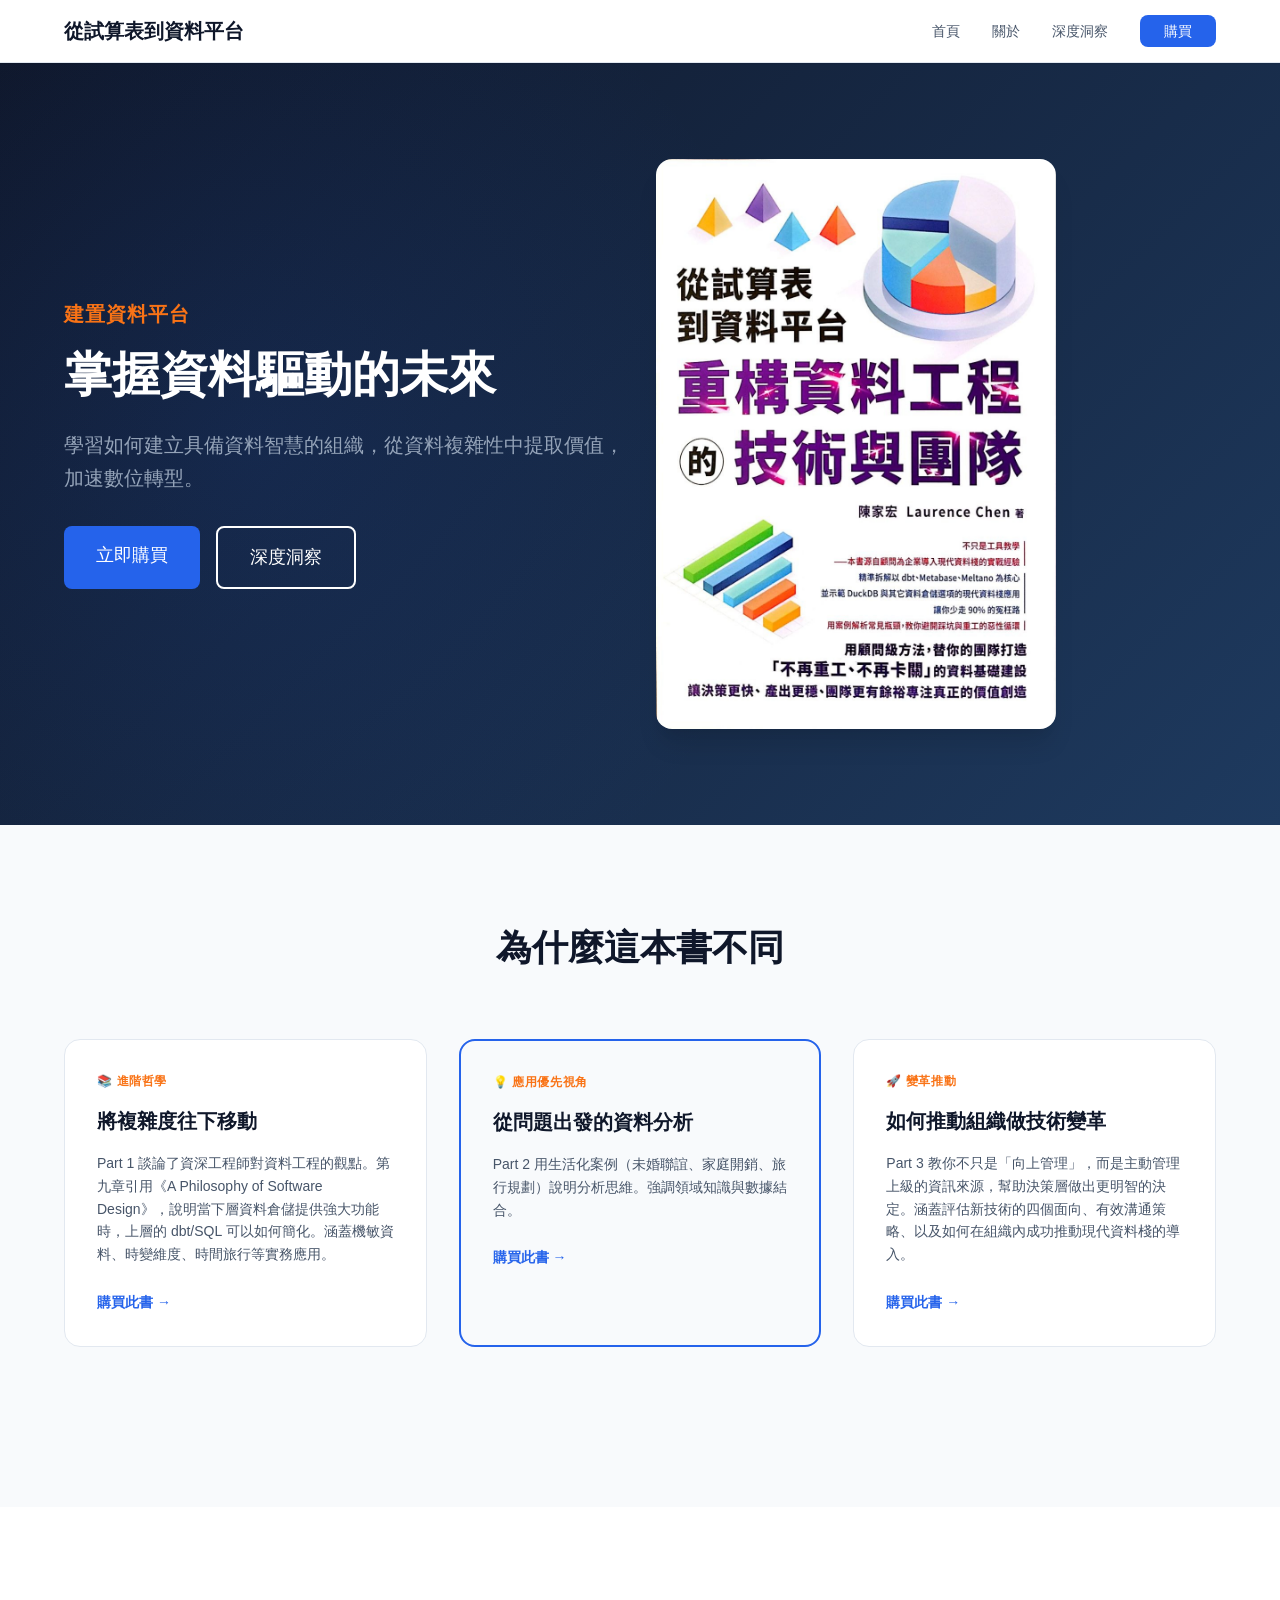
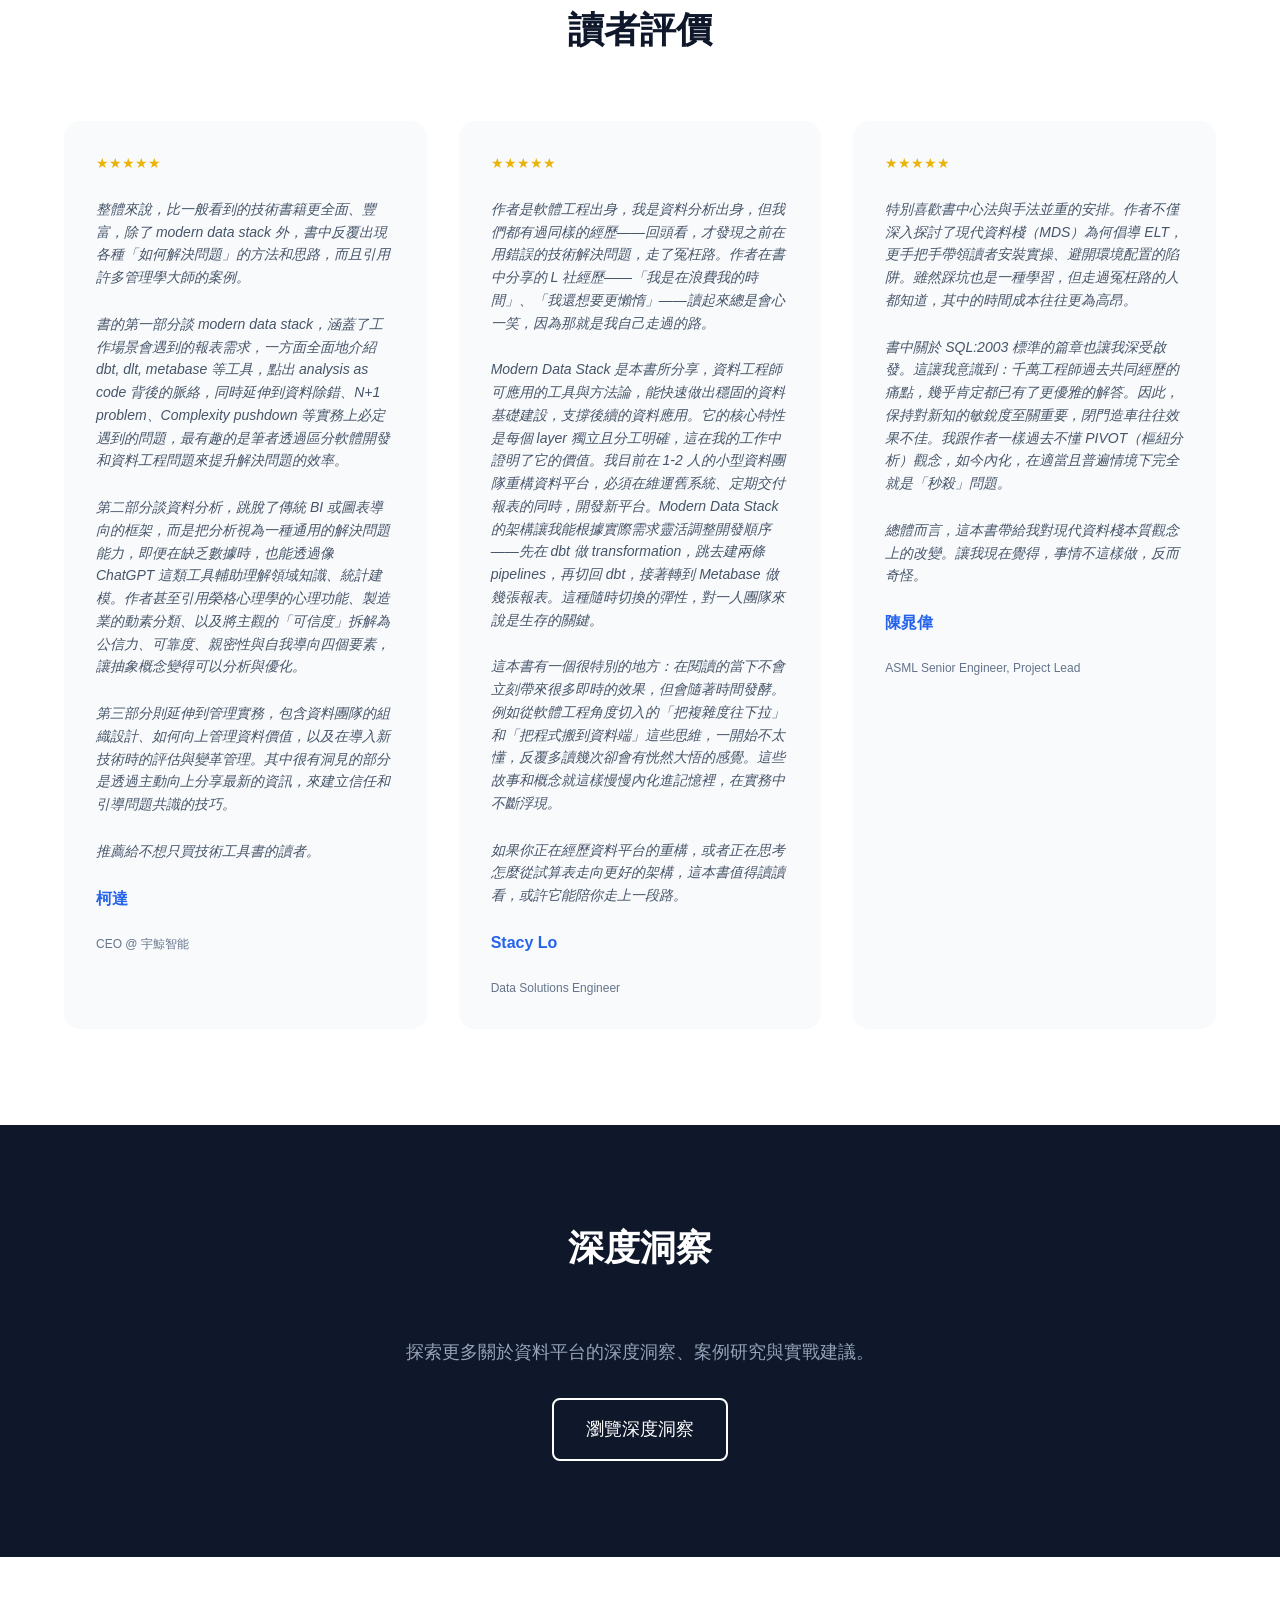
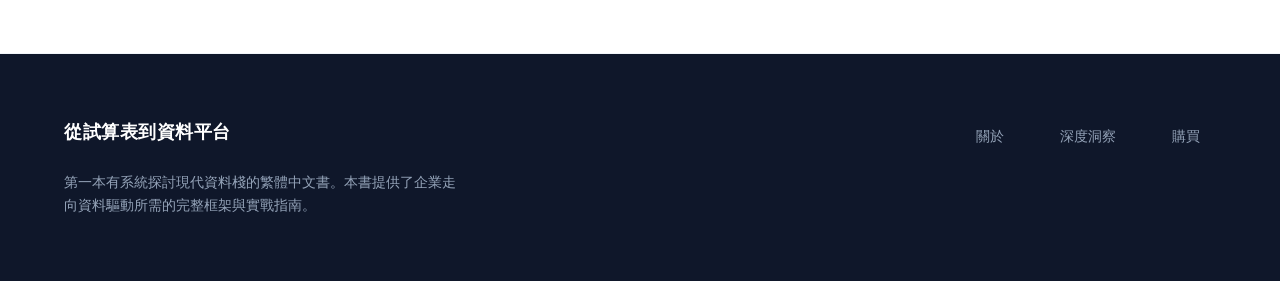
==== commit a5b682a3: "update index.html" ====
--- a/resources/index.html
+++ b/resources/index.html
@@ -94,6 +94,14 @@
           <p class="testimonial-author"><a href="https://www.linkedin.com/in/olycats/" target="_blank" rel="noopener">Stacy Lo</a></p>
           <p class="testimonial-role">Data Solutions Engineer</p>
         </div>
+        <div class="testimonial">
+          <div class="testimonial-stars">★★★★★</div>
+          <p class="testimonial-text">特別喜歡書中心法與手法並重的安排。作者不僅深入探討了現代資料棧（MDS）為何倡導 ELT，更手把手帶領讀者安裝實操、避開環境配置的陷阱。雖然踩坑也是一種學習，但走過冤枉路的人都知道，其中的時間成本往往更為高昂。</p>
+          <p class="testimonial-text">書中關於 SQL:2003 標準的篇章也讓我深受啟發。這讓我意識到：千萬工程師過去共同經歷的痛點，幾乎肯定都已有了更優雅的解答。因此，保持對新知的敏銳度至關重要，閉門造車往往效果不佳。我跟作者一樣過去不懂 PIVOT（樞紐分析）觀念，如今內化，在適當且普遍情境下完全就是「秒殺」問題。</p>
+          <p class="testimonial-text">總體而言，這本書帶給我對現代資料棧本質觀念上的改變。讓我現在覺得，事情不這樣做，反而奇怪。</p>
+          <p class="testimonial-author"><a href="https://www.linkedin.com/in/chao-wei-chen-03179465/" target="_blank" rel="noopener">陳晁偉</a></p>
+          <p class="testimonial-role">ASML Senior Engineer, Project Lead</p>
+        </div>
       </div>
     </div>
   </section>
--- a/resources/css/style.css
+++ b/resources/css/style.css
@@ -779,10 +779,7 @@
     --sp-24: 3rem;
     --sp-16: 2rem;
     --sp-12: 1.5rem;
-  }
-
-  html {
-    font-size: 14px;
+    --line-height-relaxed: 1.9;
   }
 
   .hero {
@@ -802,7 +799,7 @@
   }
 
   .nav-inner {
-    padding: var(--sp-2) 0;
+    padding: var(--sp-2) var(--container-padding);
   }
 
   .nav-links {
